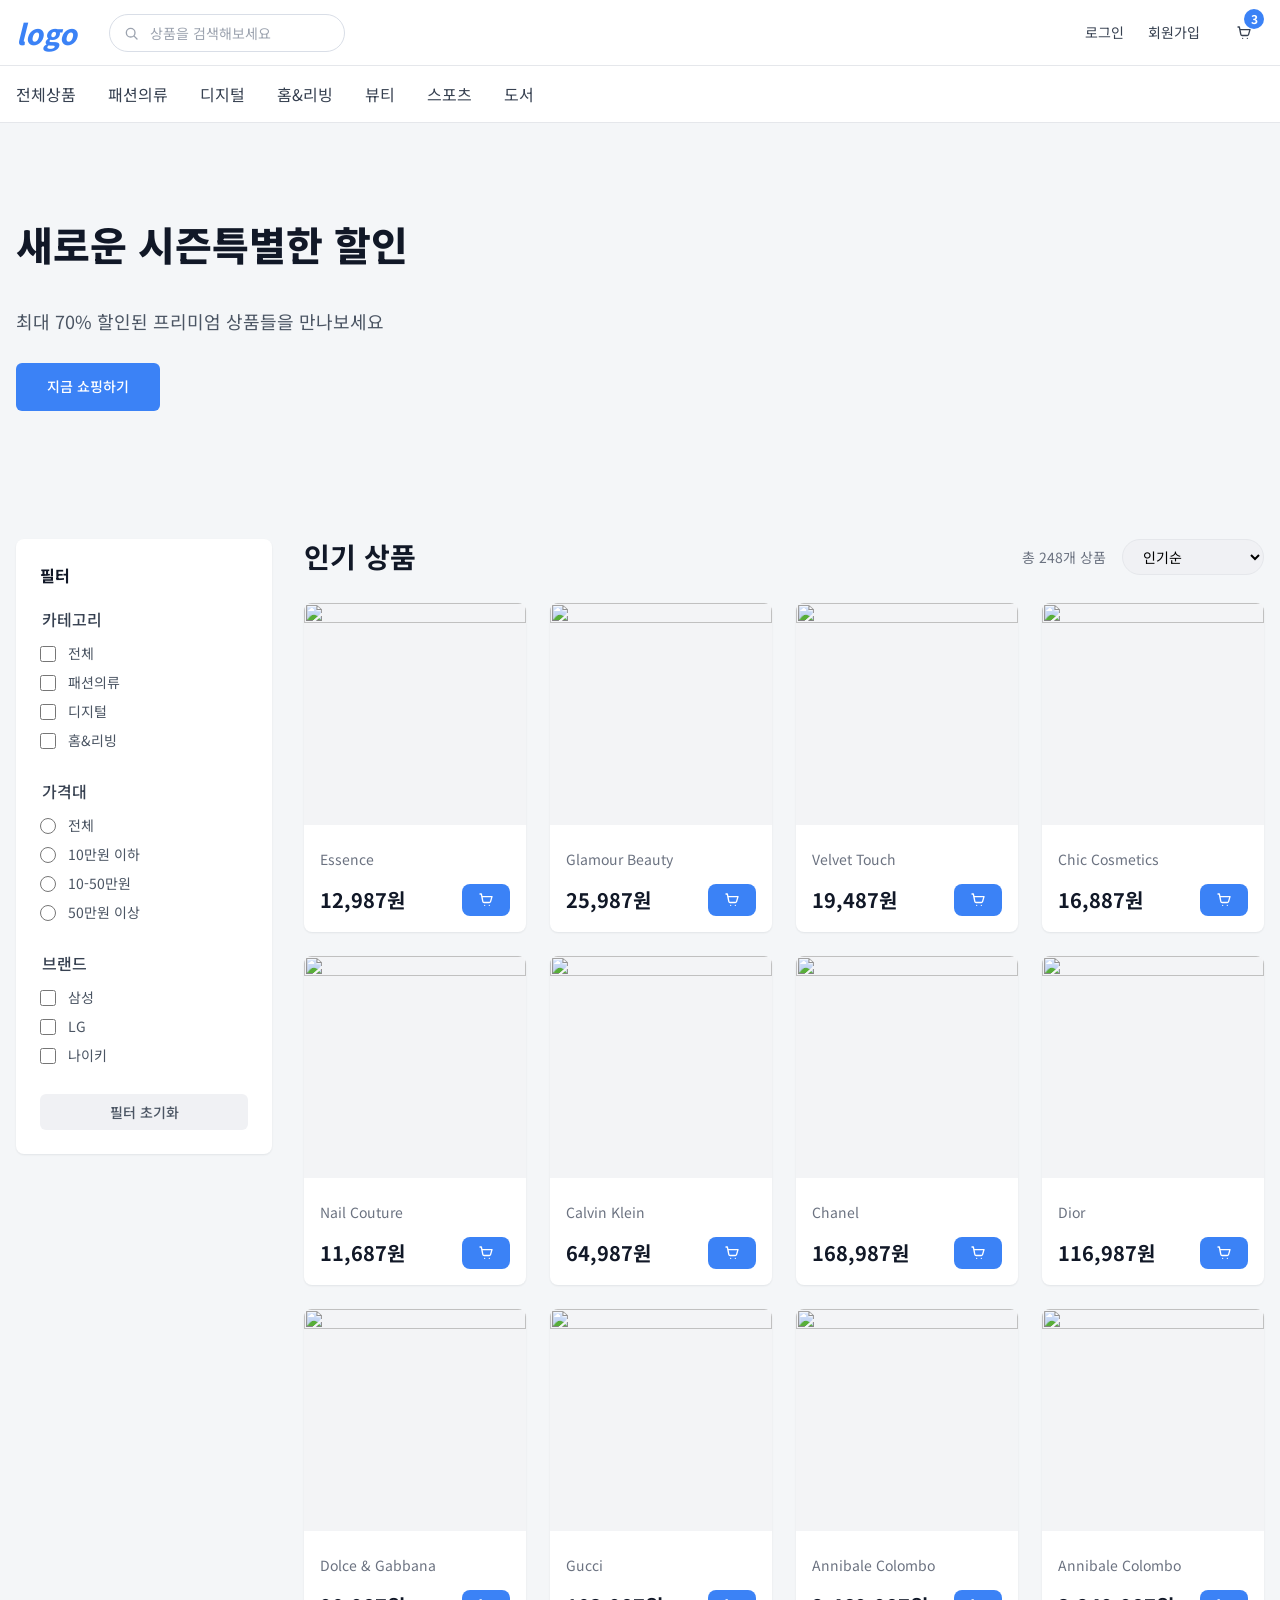
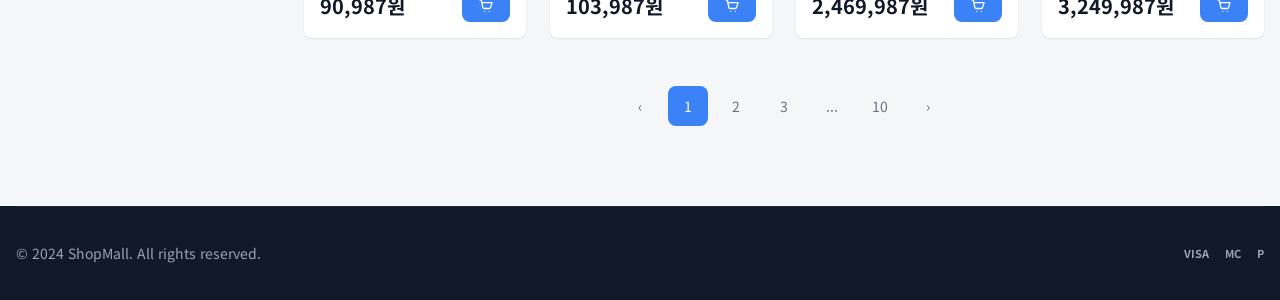
==== index.html @ 0e9ffe19 "feat: 상품 조회 및 동적 렌더링 기능 구현 완료" ====
<!doctype html>
<html lang="ko">
  <head>
    <meta charset="UTF-8" />
    <meta name="viewport" content="width=device-width, initial-scale=1.0" />
    <title>ShopMall</title>
    <link rel="preconnect" href="https://fonts.googleapis.com" />
    <link rel="preconnect" href="https://fonts.gstatic.com" crossorigin />
    <link
      href="https://fonts.googleapis.com/css2?family=Noto+Sans+KR:wght@400;500;600;700;800&display=swap"
      rel="stylesheet"
    />
    <link rel="stylesheet" href="./css/common.css" />
    <link rel="stylesheet" href="./css/index.css" />
  </head>
  <body>
    <header class="site-header">
      <div class="header-top container">
        <a href="./index.html" class="logo" aria-label="ShopMall home">logo</a>
        <form class="search-form" action="#" method="get">
          <label for="search" class="sr-only">상품 검색</label>
          <span class="search-icon" aria-hidden="true"></span>
          <input id="search" type="search" placeholder="상품을 검색해보세요" />
        </form>
        <div class="user-actions">
          <a href="#">로그인</a>
          <a href="#">회원가입</a>
          <a href="#" class="cart-button" aria-label="장바구니">
            <span class="cart-icon" aria-hidden="true"></span>
            <span class="cart-count">3</span>
          </a>
        </div>
      </div>
      <nav class="category-nav" aria-label="상품 카테고리">
        <div class="container">
          <ul>
            <li><a href="#">전체상품</a></li>
            <li><a href="#">패션의류</a></li>
            <li><a href="#">디지털</a></li>
            <li><a href="#">홈&amp;리빙</a></li>
            <li><a href="#">뷰티</a></li>
            <li><a href="#">스포츠</a></li>
            <li><a href="#">도서</a></li>
          </ul>
        </div>
      </nav>
    </header>

    <main>
      <section class="hero">
        <div class="container hero-inner">
          <h1>새로운 시즌특별한 할인</h1>
          <p>최대 70% 할인된 프리미엄 상품들을 만나보세요</p>
          <a href="#products" class="btn btn-primary">지금 쇼핑하기</a>
        </div>
      </section>

      <section class="shop-section container" id="products">
        <aside class="filter-panel" aria-label="상품 필터">
          <h2>필터</h2>
          <fieldset>
            <legend>카테고리</legend>
            <label><input type="checkbox" name="category" value="all" /> 전체</label>
            <label><input type="checkbox" name="category" value="fashion" /> 패션의류</label>
            <label><input type="checkbox" name="category" value="digital" /> 디지털</label>
            <label><input type="checkbox" name="category" value="home" /> 홈&amp;리빙</label>
          </fieldset>
          <fieldset>
            <legend>가격대</legend>
            <label><input type="radio" name="price" value="all" /> 전체</label>
            <label><input type="radio" name="price" value="low" /> 10만원 이하</label>
            <label><input type="radio" name="price" value="middle" /> 10-50만원</label>
            <label><input type="radio" name="price" value="high" /> 50만원 이상</label>
          </fieldset>
          <fieldset>
            <legend>브랜드</legend>
            <label><input type="checkbox" name="brand" value="samsung" /> 삼성</label>
            <label><input type="checkbox" name="brand" value="lg" /> LG</label>
            <label><input type="checkbox" name="brand" value="nike" /> 나이키</label>
          </fieldset>
          <button type="button" class="btn btn-muted">필터 초기화</button>
        </aside>

        <section class="products-area" aria-labelledby="products-title">
          <div class="products-header">
            <h2 id="products-title">인기 상품</h2>
            <div class="products-tools">
              <span>총 248개 상품</span>
              <label for="sort" class="sr-only">정렬</label>
              <select id="sort" name="sort">
                <option>인기순</option>
                <option>최신순</option>
                <option>낮은 가격순</option>
                <option>높은 가격순</option>
              </select>
            </div>
          </div>

          <div class="product-grid">
            <!-- 
              <article class="product-card">
                <img
                  src="https://images.unsplash.com/photo-1505740420928-5e560c06d30e?auto=format&fit=crop&w=500&q=80"
                  alt="프리미엄 무선 헤드폰"
                />
                <div class="product-info">
                  <h3>프리미엄 무선 헤드폰</h3>
                  <p>소니 WH-1000XM4</p>
                  <div class="product-bottom">
                    <strong>299,000원</strong>
                    <button
                      type="button"
                      class="cart-add"
                      aria-label="프리미엄 무선 헤드폰 장바구니 담기"
                    ></button>
                  </div>
                </div>
              </article> 
            -->
          </div>

          <nav class="pagination" aria-label="페이지">
            <a href="#" aria-label="이전 페이지">‹</a>
            <a href="#" class="active">1</a>
            <a href="#">2</a>
            <a href="#">3</a>
            <span>...</span>
            <a href="#">10</a>
            <a href="#" aria-label="다음 페이지">›</a>
          </nav>
        </section>
      </section>
    </main>

    <footer class="site-footer">
      <div class="footer-inner container">
        <p>© 2024 ShopMall. All rights reserved.</p>
        <ul class="payment-list" aria-label="지원 결제 수단">
          <li>visa</li>
          <li>mc</li>
          <li>p</li>
        </ul>
      </div>
    </footer>
    <script src="js/main.js"></script>
  </body>
</html>
---- css/common.css ----
:root {
  --font-base: "Noto Sans KR", system-ui, -apple-system, BlinkMacSystemFont, "Segoe UI", sans-serif;
  --color-bg: #f4f6f8;
  --color-surface: #ffffff;
  --color-text: #111827;
  --color-muted: #6b7280;
  --color-border: #e5e7eb;
  --color-form-border: #d9dee7;
  --color-link: #374151;
  --color-link-hover: #2563eb;
  --color-primary: #3b82f6;
  --color-primary-hover: #2563eb;
  --color-primary-text: #ffffff;
  --color-button-muted: #f0f1f4;
  --color-footer: #111827;
  --color-footer-text: #9ca3af;
  --shadow-card: 0 1px 2px rgba(17, 24, 39, 0.08);
  --radius-card: 8px;
  --radius-control: 12px;
  --container: 1248px;
}

* {
  box-sizing: border-box;
}

body {
  margin: 0;
  background: var(--color-bg);
  color: var(--color-text);
  font-family: var(--font-base);
  font-size: 14px;
  line-height: 1.5;
}

img {
  display: block;
  max-width: 100%;
}

a {
  color: var(--color-link);
  text-decoration: none;
}

a:hover {
  color: var(--color-link-hover);
}

button,
input,
select {
  font: inherit;
}

button {
  cursor: pointer;
}

.container {
  width: min(100% - 32px, var(--container));
  margin-inline: auto;
}

.sr-only {
  position: absolute;
  width: 1px;
  height: 1px;
  padding: 0;
  overflow: hidden;
  clip: rect(0, 0, 0, 0);
  white-space: nowrap;
  border: 0;
}

.btn {
  display: inline-flex;
  align-items: center;
  justify-content: center;
  min-height: 36px;
  padding: 0 20px;
  border: 0;
  border-radius: 6px;
  font-weight: 500;
  text-align: center;
}

.btn-primary {
  min-height: 48px;
  padding-inline: 31px;
  background: var(--color-primary);
  color: var(--color-primary-text);
}

.btn-primary:hover {
  background: var(--color-primary-hover);
  color: var(--color-primary-text);
}

.btn-muted {
  width: 100%;
  background: var(--color-button-muted);
  color: #4b5563;
}

.site-header {
  background: var(--color-surface);
  border-bottom: 1px solid var(--color-border);
}

.header-top {
  display: flex;
  align-items: center;
  gap: 32px;
  min-height: 65px;
}

.logo {
  color: var(--color-primary);
  font-size: 28px;
  font-weight: 800;
  font-style: italic;
  line-height: 1;
}

.search-form {
  position: relative;
  width: 236px;
}

.search-form input {
  width: 100%;
  height: 38px;
  padding: 0 14px 0 40px;
  border: 1px solid var(--color-form-border);
  border-radius: 19px;
  color: var(--color-text);
  outline: none;
}

.search-form input::placeholder {
  color: #9ca3af;
}

.search-form input:focus {
  border-color: var(--color-primary);
  box-shadow: 0 0 0 3px rgba(59, 130, 246, 0.16);
}

.search-icon,
.cart-icon,
.cart-add::before {
  display: inline-block;
  width: 16px;
  height: 16px;
  background: currentColor;
  content: "";
  mask: var(--icon) center / contain no-repeat;
  -webkit-mask: var(--icon) center / contain no-repeat;
}

.search-icon {
  --icon: url("data:image/svg+xml,%3Csvg xmlns='http://www.w3.org/2000/svg' fill='none' viewBox='0 0 24 24' stroke='%23000'%3E%3Cpath stroke-linecap='round' stroke-linejoin='round' stroke-width='2' d='m21 21-4.3-4.3m1.3-5.2a6.5 6.5 0 1 1-13 0 6.5 6.5 0 0 1 13 0Z'/%3E%3C/svg%3E");
  position: absolute;
  left: 14px;
  top: 50%;
  color: #9ca3af;
  transform: translateY(-50%);
}

.cart-icon,
.cart-add::before {
  --icon: url("data:image/svg+xml,%3Csvg xmlns='http://www.w3.org/2000/svg' fill='none' viewBox='0 0 24 24' stroke='%23000'%3E%3Cpath stroke-linecap='round' stroke-linejoin='round' stroke-width='2' d='M3 3h2l2.2 11.2a2 2 0 0 0 2 1.6h7.7a2 2 0 0 0 1.9-1.4L21 7H6M10 20h.01M17 20h.01'/%3E%3C/svg%3E");
}

.user-actions {
  display: flex;
  align-items: center;
  gap: 24px;
  margin-left: auto;
}

.cart-button {
  position: relative;
  display: inline-flex;
  width: 40px;
  height: 40px;
  align-items: center;
  justify-content: center;
  color: #374151;
}

.cart-count {
  position: absolute;
  top: -4px;
  right: 0;
  display: grid;
  width: 20px;
  height: 20px;
  place-items: center;
  border-radius: 50%;
  background: var(--color-primary);
  color: var(--color-primary-text);
  font-size: 12px;
  font-weight: 700;
}

.category-nav {
  border-top: 1px solid var(--color-border);
}

.category-nav ul {
  display: flex;
  gap: 32px;
  min-height: 56px;
  align-items: center;
  margin: 0;
  padding: 0;
  list-style: none;
  font-size: 16px;
}

fieldset {
  display: grid;
  gap: 8px;
  margin: 0 0 28px;
  padding: 0;
  border: 0;
}

legend {
  margin-bottom: 12px;
  color: #374151;
  font-size: 16px;
  font-weight: 500;
}

label {
  display: flex;
  align-items: center;
  gap: 12px;
  color: #4b5563;
}

input[type="checkbox"],
input[type="radio"] {
  width: 16px;
  height: 16px;
  margin: 0;
  accent-color: var(--color-primary);
}

select {
  min-width: 96px;
  height: 36px;
  padding: 0 36px 0 16px;
  border: 1px solid var(--color-border);
  border-radius: 18px;
  background: var(--color-button-muted);
}

.site-footer {
  background: var(--color-footer);
}

.footer-inner {
  display: flex;
  min-height: 94px;
  align-items: center;
  justify-content: space-between;
  border-top: 1px solid rgba(255, 255, 255, 0.08);
  color: var(--color-footer-text);
}

.footer-inner p {
  margin: 0;
}

.payment-list {
  display: flex;
  gap: 16px;
  margin: 0;
  padding: 0;
  list-style: none;
  color: var(--color-footer-text);
  font-size: 11px;
  font-weight: 700;
  text-transform: uppercase;
}

.common-preview {
  min-height: 420px;
  padding: 80px 0;
}

.common-preview h1 {
  margin: 0 0 12px;
}

.common-preview p {
  margin: 0 0 24px;
  color: var(--color-muted);
}

@media (max-width: 768px) {
  .header-top {
    flex-wrap: wrap;
    gap: 16px;
    padding: 16px 0;
  }

  .search-form {
    order: 3;
    width: 100%;
  }

  .category-nav ul {
    gap: 20px;
    overflow-x: auto;
    white-space: nowrap;
  }

}

@media (max-width: 520px) {
  .user-actions {
    gap: 14px;
    font-size: 13px;
  }

  .footer-inner {
    align-items: flex-start;
    flex-direction: column;
    justify-content: center;
    gap: 14px;
  }
}
---- css/index.css ----
.hero {
  min-height: 384px;
  background:
    linear-gradient(90deg, rgba(244, 246, 248, 0.92) 0%, rgba(244, 246, 248, 0.62) 42%, rgba(244, 246, 248, 0.18) 100%),
    url("https://images.unsplash.com/photo-1604014237800-1c9102c219da?auto=format&fit=crop&w=1800&q=80") center / cover;
}

.hero-inner {
  display: flex;
  min-height: 384px;
  flex-direction: column;
  align-items: flex-start;
  justify-content: center;
}

.hero h1 {
  max-width: 420px;
  margin: 0 0 40px;
  font-size: 40px;
  font-weight: 800;
  line-height: 1.2;
}

.hero p {
  margin: 0 0 28px;
  color: #4b5563;
  font-size: 18px;
}

.shop-section {
  display: grid;
  grid-template-columns: 256px 1fr;
  gap: 32px;
  padding: 32px 0 80px;
}

.filter-panel {
  align-self: start;
  padding: 24px;
  border-radius: var(--radius-card);
  background: var(--color-surface);
  box-shadow: var(--shadow-card);
}

.filter-panel h2 {
  margin: 0 0 20px;
  font-size: 16px;
}

.products-header {
  display: flex;
  align-items: center;
  justify-content: space-between;
  margin-bottom: 28px;
}

.products-header h2 {
  margin: 0;
  font-size: 28px;
  line-height: 1.2;
}

.products-tools {
  display: flex;
  align-items: center;
  gap: 16px;
  color: var(--color-muted);
}

.product-grid {
  display: grid;
  grid-template-columns: repeat(4, minmax(0, 1fr));
  gap: 24px;
}

.product-card {
  overflow: hidden;
  border-radius: var(--radius-card);
  background: var(--color-surface);
  box-shadow: var(--shadow-card);
}

.product-card img {
  width: 100%;
  aspect-ratio: 1;
  object-fit: cover;
  background: #f3f4f6;
}

.product-info {
  padding: 16px;
}

.product-info h3 {
  margin: 0 0 8px;
  font-size: 16px;
  font-weight: 700;
}

.product-info p {
  margin: 0 0 14px;
  color: var(--color-muted);
}

.product-bottom {
  display: flex;
  align-items: center;
  justify-content: space-between;
  gap: 12px;
}

.product-bottom strong {
  font-size: 20px;
  line-height: 1.4;
}

.cart-add {
  display: inline-flex;
  width: 48px;
  height: 32px;
  flex: 0 0 auto;
  align-items: center;
  justify-content: center;
  border: 0;
  border-radius: 8px;
  background: var(--color-primary);
  color: var(--color-primary-text);
}

.cart-add:hover {
  background: var(--color-primary-hover);
}

.pagination {
  display: flex;
  align-items: center;
  justify-content: center;
  gap: 8px;
  margin-top: 48px;
}

.pagination a,
.pagination span {
  display: grid;
  min-width: 40px;
  height: 40px;
  place-items: center;
  border-radius: 8px;
  color: #6b7280;
}

.pagination a.active {
  background: var(--color-primary);
  color: var(--color-primary-text);
}

@media (max-width: 1024px) {
  .shop-section {
    grid-template-columns: 220px 1fr;
  }

  .product-grid {
    grid-template-columns: repeat(3, minmax(0, 1fr));
  }
}

@media (max-width: 768px) {
  .hero h1 {
    font-size: 32px;
  }

  .shop-section {
    grid-template-columns: 1fr;
  }

  .product-grid {
    grid-template-columns: repeat(2, minmax(0, 1fr));
  }

  .products-header {
    align-items: flex-start;
    flex-direction: column;
    gap: 12px;
  }
}

@media (max-width: 520px) {
  .hero {
    min-height: 320px;
  }

  .hero-inner {
    min-height: 320px;
  }

  .product-grid {
    grid-template-columns: 1fr;
  }
}
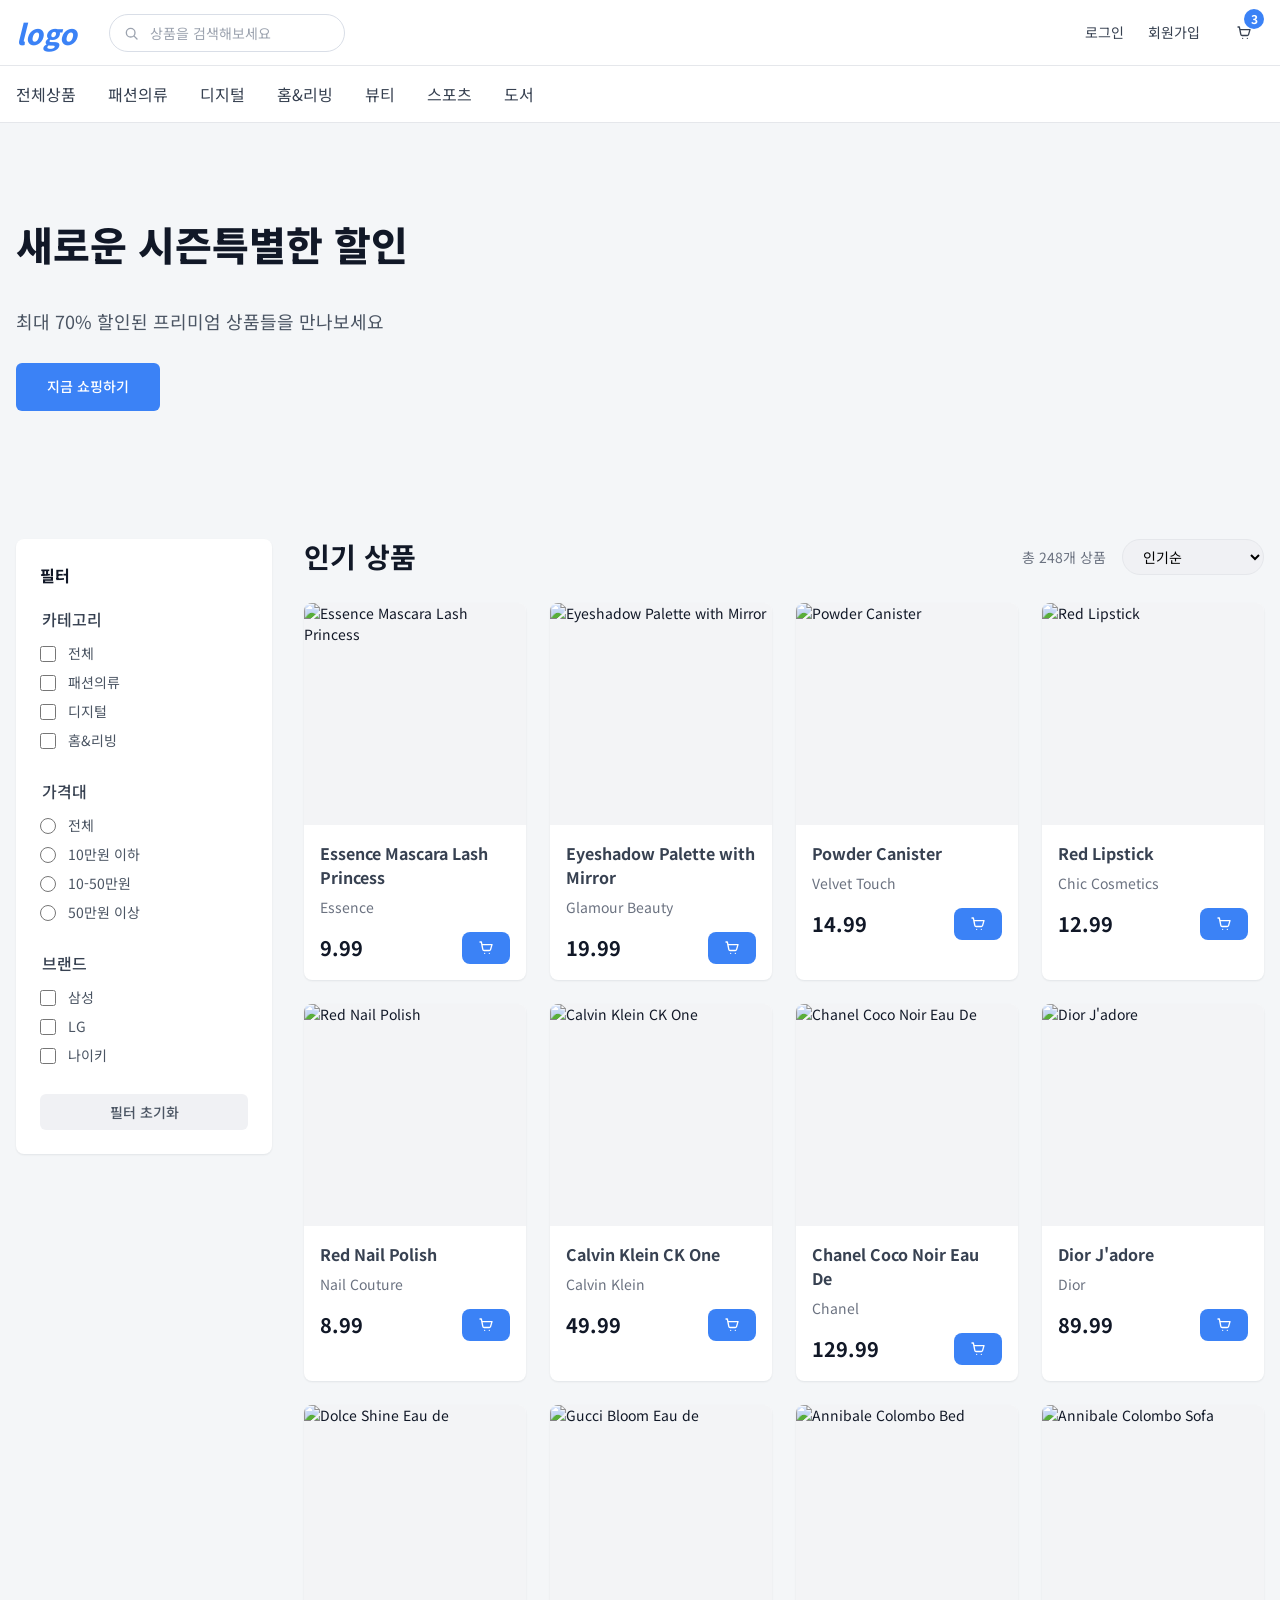
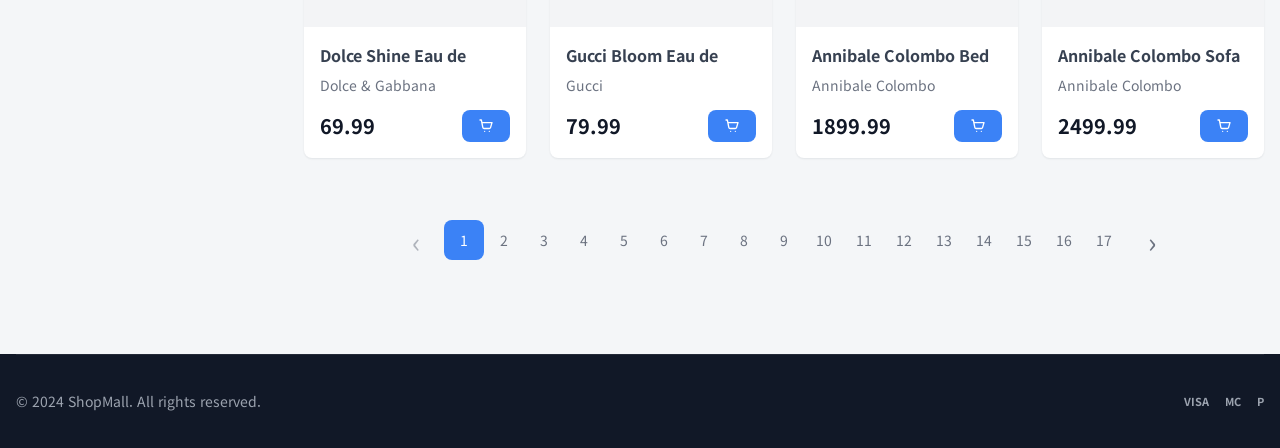
==== commit a04d4410: "html, js, css 수정" ====
--- a/index.html
+++ b/index.html
@@ -120,13 +120,9 @@
           </div>
 
           <nav class="pagination" aria-label="페이지">
-            <a href="#" aria-label="이전 페이지">‹</a>
-            <a href="#" class="active">1</a>
-            <a href="#">2</a>
-            <a href="#">3</a>
-            <span>...</span>
-            <a href="#">10</a>
-            <a href="#" aria-label="다음 페이지">›</a>
+            <a href="#" class="prev" aria-label="이전 페이지">‹</a>
+            <p class="pager"></p>
+            <a href="#" class="next" aria-label="다음 페이지">›</a>
           </nav>
         </section>
       </section>
--- a/css/index.css
+++ b/css/index.css
@@ -1,8 +1,14 @@
 .hero {
   min-height: 384px;
   background:
-    linear-gradient(90deg, rgba(244, 246, 248, 0.92) 0%, rgba(244, 246, 248, 0.62) 42%, rgba(244, 246, 248, 0.18) 100%),
-    url("https://images.unsplash.com/photo-1604014237800-1c9102c219da?auto=format&fit=crop&w=1800&q=80") center / cover;
+    linear-gradient(
+      90deg,
+      rgba(244, 246, 248, 0.92) 0%,
+      rgba(244, 246, 248, 0.62) 42%,
+      rgba(244, 246, 248, 0.18) 100%
+    ),
+    url("https://images.unsplash.com/photo-1604014237800-1c9102c219da?auto=format&fit=crop&w=1800&q=80")
+      center / cover;
 }
 
 .hero-inner {
@@ -141,7 +147,7 @@
 
 .pagination a,
 .pagination span {
-  display: grid;
+  display: inline-grid;
   min-width: 40px;
   height: 40px;
   place-items: center;
@@ -154,6 +160,15 @@
   color: var(--color-primary-text);
 }
 
+.pagination a[aria-label] {
+  font-size: 2em;
+}
+
+.pagination a.disabled {
+  pointer-events: none;
+  opacity: 0.5;
+}
+
 @media (max-width: 1024px) {
   .shop-section {
     grid-template-columns: 220px 1fr;
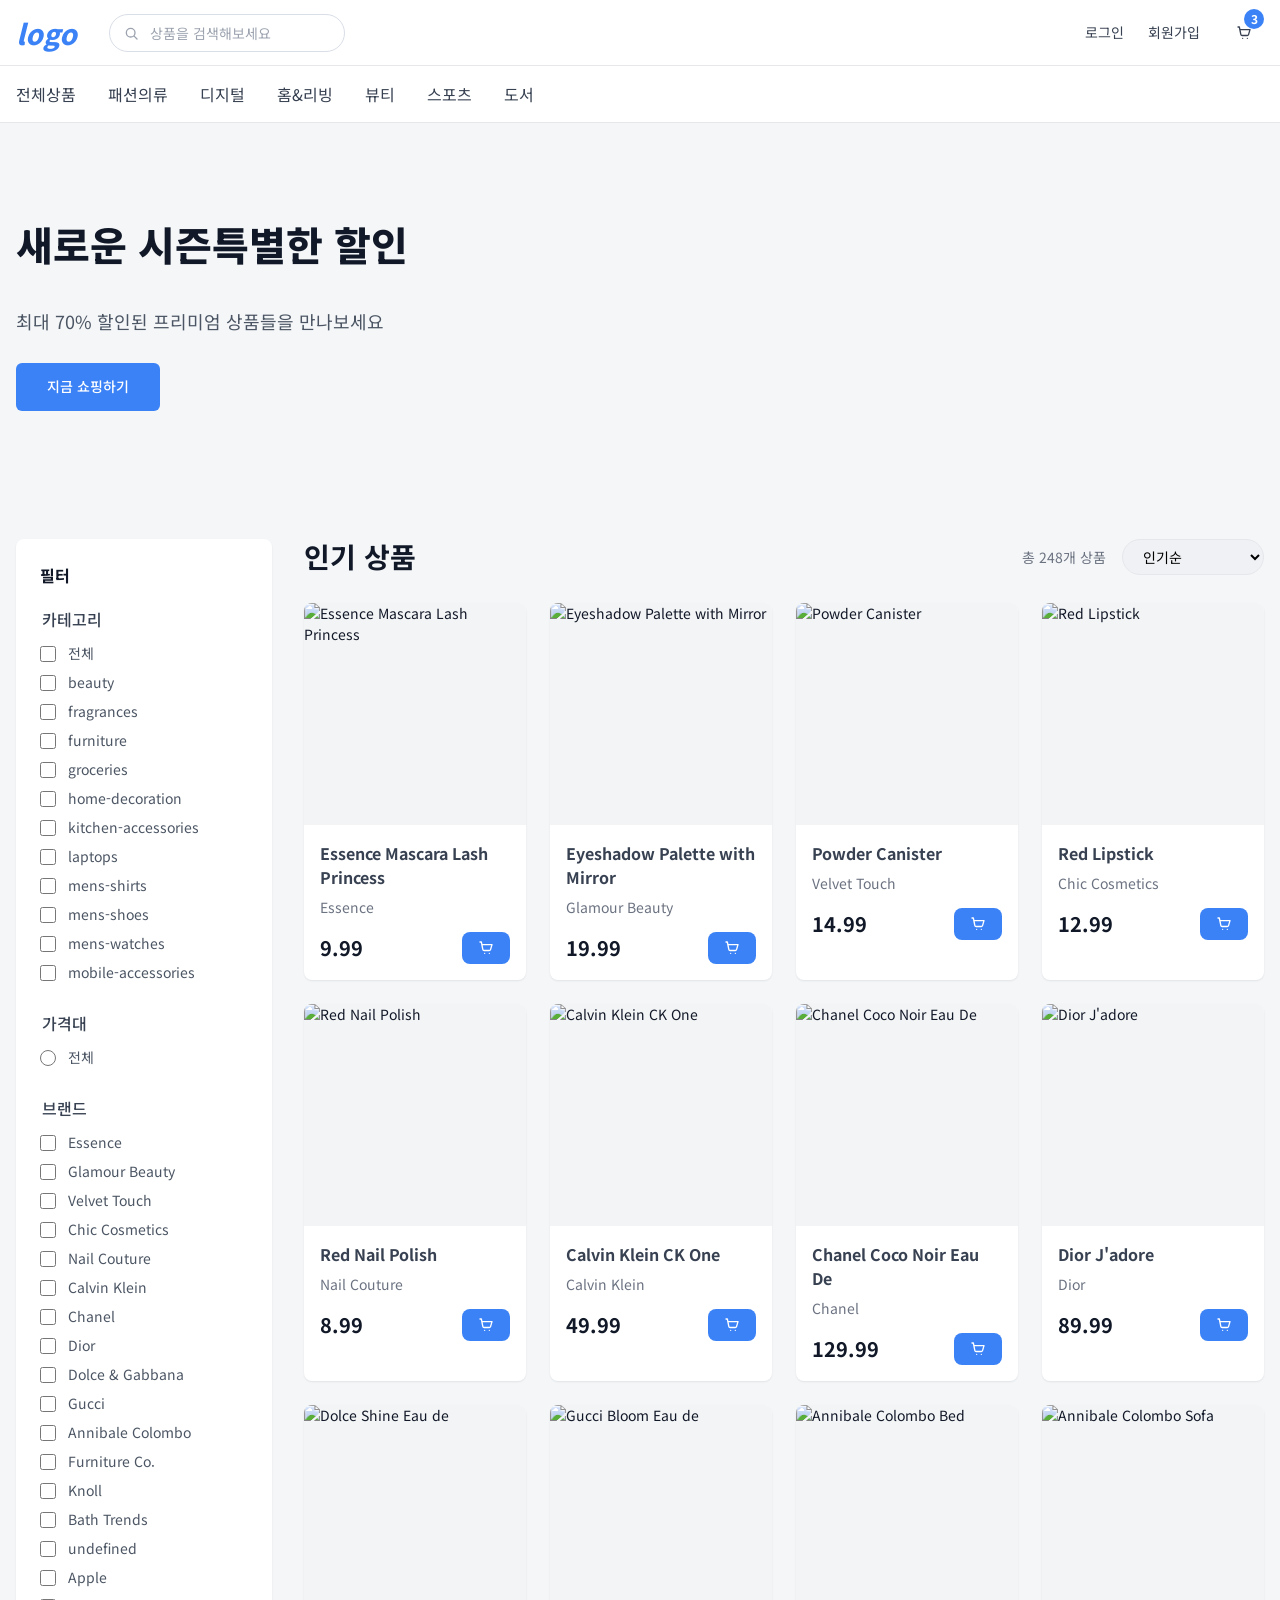
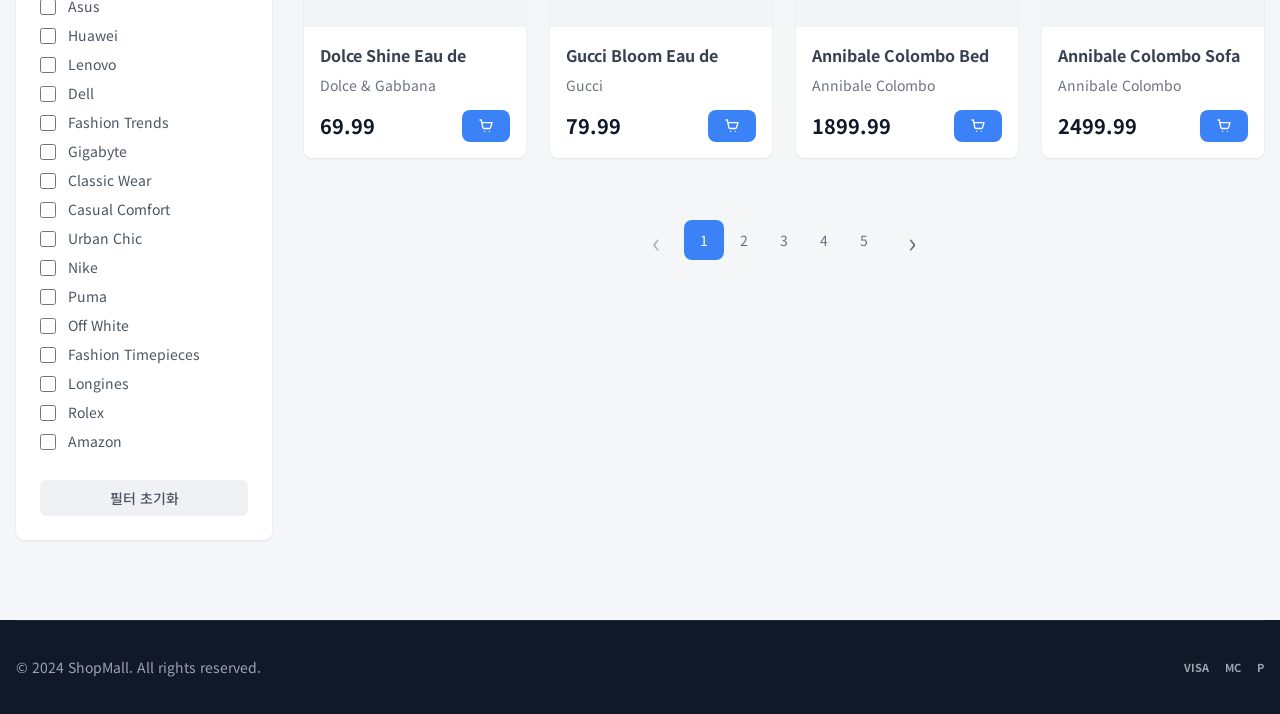
==== commit 7575471f: "수정" ====
--- a/index.html
+++ b/index.html
@@ -58,26 +58,23 @@
       <section class="shop-section container" id="products">
         <aside class="filter-panel" aria-label="상품 필터">
           <h2>필터</h2>
-          <fieldset>
+          <fieldset id="category-filter">
             <legend>카테고리</legend>
             <label><input type="checkbox" name="category" value="all" /> 전체</label>
-            <label><input type="checkbox" name="category" value="fashion" /> 패션의류</label>
-            <label><input type="checkbox" name="category" value="digital" /> 디지털</label>
-            <label><input type="checkbox" name="category" value="home" /> 홈&amp;리빙</label>
+            <!-- <label><input type="checkbox" name="category" value="fashion" /> 패션의류</label> -->
           </fieldset>
-          <fieldset>
+
+          <fieldset id="price-filter">
             <legend>가격대</legend>
             <label><input type="radio" name="price" value="all" /> 전체</label>
-            <label><input type="radio" name="price" value="low" /> 10만원 이하</label>
-            <label><input type="radio" name="price" value="middle" /> 10-50만원</label>
-            <label><input type="radio" name="price" value="high" /> 50만원 이상</label>
+            <!-- <label><input type="radio" name="price" value="low" /> 10만원 이하</label> -->
           </fieldset>
-          <fieldset>
+
+          <fieldset id="brand-filter">
             <legend>브랜드</legend>
-            <label><input type="checkbox" name="brand" value="samsung" /> 삼성</label>
-            <label><input type="checkbox" name="brand" value="lg" /> LG</label>
-            <label><input type="checkbox" name="brand" value="nike" /> 나이키</label>
+            <!-- <label><input type="checkbox" name="brand" value="samsung" /> 삼성</label> -->
           </fieldset>
+
           <button type="button" class="btn btn-muted">필터 초기화</button>
         </aside>
 
@@ -86,11 +83,16 @@
             <h2 id="products-title">인기 상품</h2>
             <div class="products-tools">
               <span>총 248개 상품</span>
+
               <label for="sort" class="sr-only">정렬</label>
+
               <select id="sort" name="sort">
                 <option>인기순</option>
+
                 <option>최신순</option>
+
                 <option>낮은 가격순</option>
+
                 <option>높은 가격순</option>
               </select>
             </div>
@@ -133,7 +135,9 @@
         <p>© 2024 ShopMall. All rights reserved.</p>
         <ul class="payment-list" aria-label="지원 결제 수단">
           <li>visa</li>
+
           <li>mc</li>
+
           <li>p</li>
         </ul>
       </div>
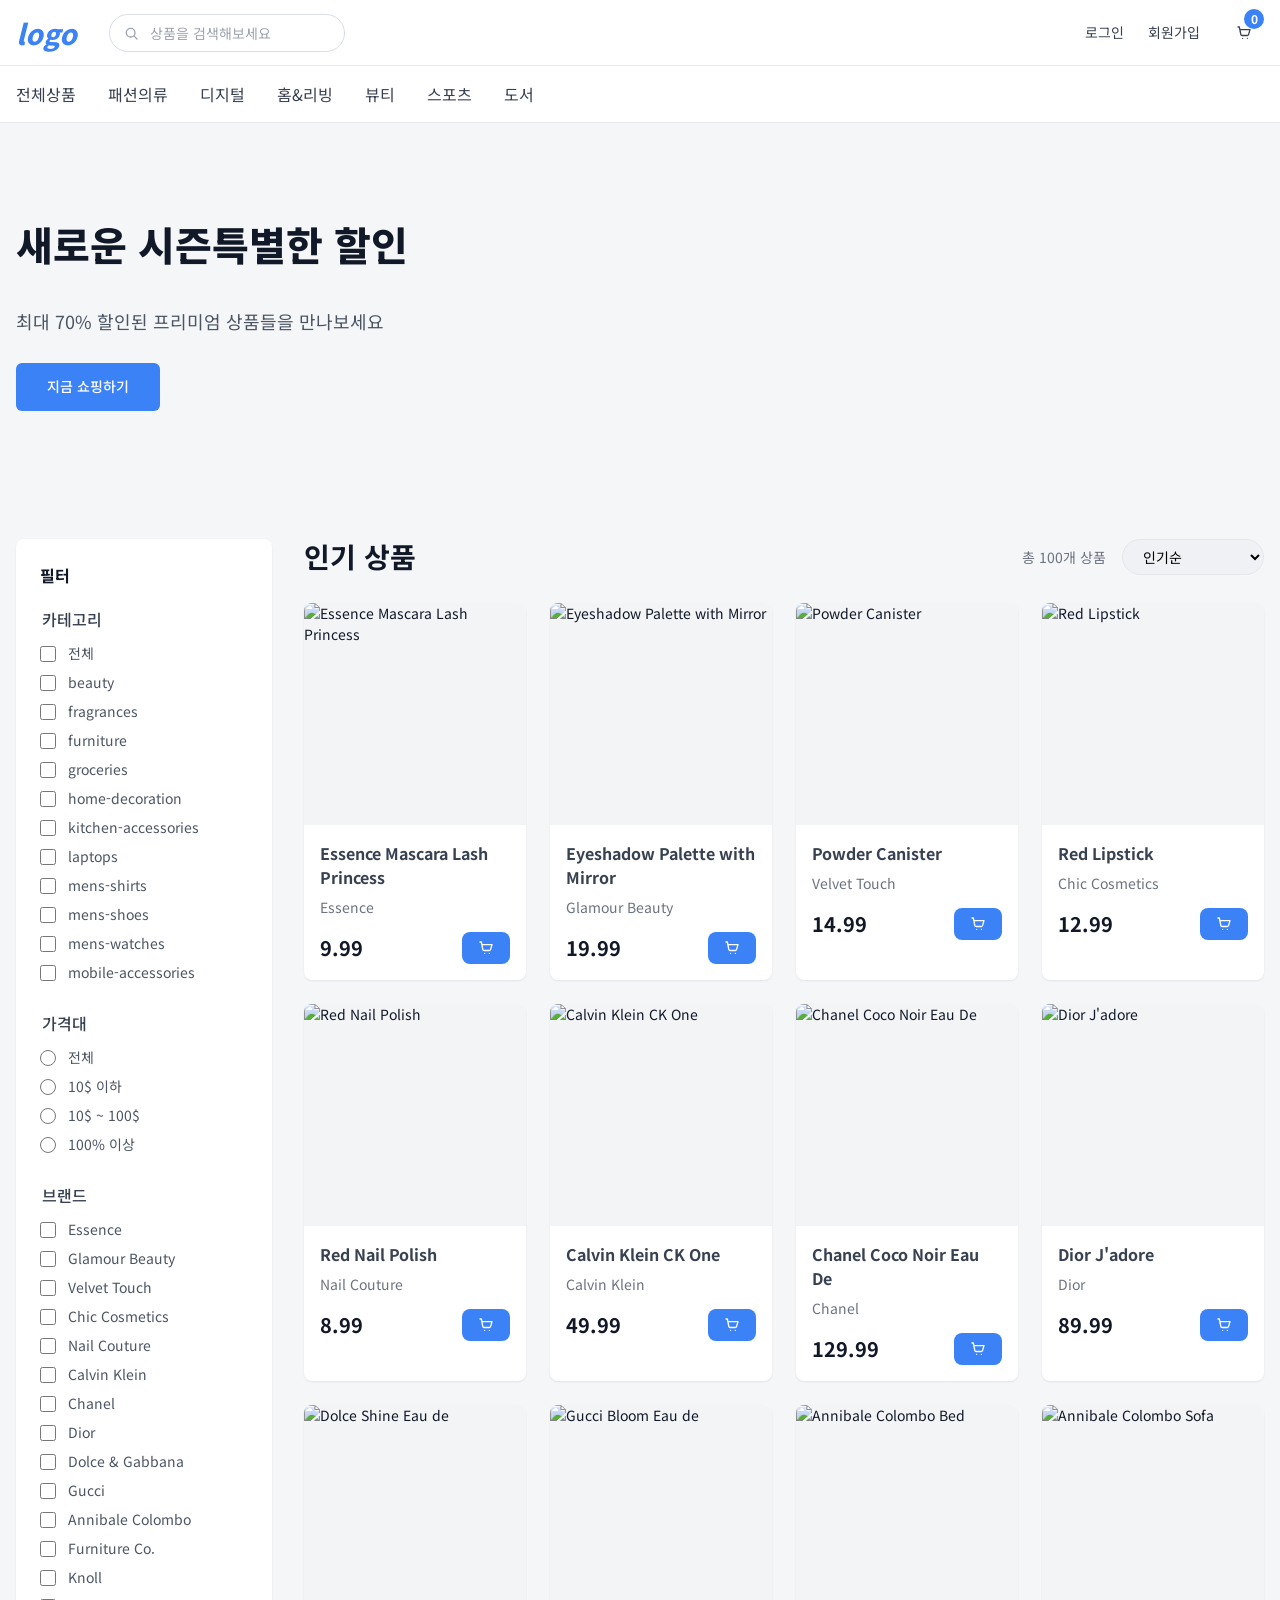
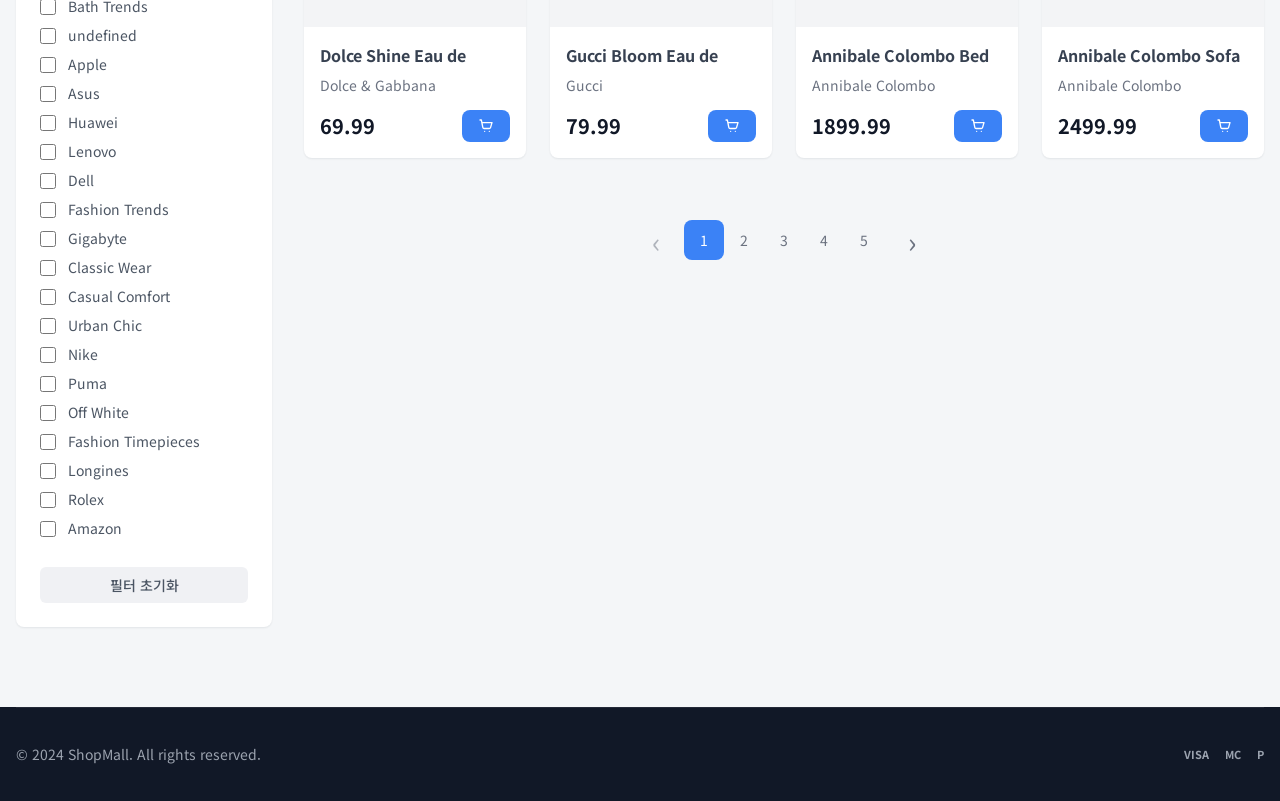
==== commit 54f71238: "수정: 카테고리 필터 및 가격 정렬 기능 추가" ====
--- a/index.html
+++ b/index.html
@@ -63,18 +63,15 @@
             <label><input type="checkbox" name="category" value="all" /> 전체</label>
             <!-- <label><input type="checkbox" name="category" value="fashion" /> 패션의류</label> -->
           </fieldset>
-
           <fieldset id="price-filter">
             <legend>가격대</legend>
             <label><input type="radio" name="price" value="all" /> 전체</label>
             <!-- <label><input type="radio" name="price" value="low" /> 10만원 이하</label> -->
           </fieldset>
-
           <fieldset id="brand-filter">
             <legend>브랜드</legend>
             <!-- <label><input type="checkbox" name="brand" value="samsung" /> 삼성</label> -->
           </fieldset>
-
           <button type="button" class="btn btn-muted">필터 초기화</button>
         </aside>
 
@@ -83,42 +80,28 @@
             <h2 id="products-title">인기 상품</h2>
             <div class="products-tools">
               <span>총 248개 상품</span>
-
               <label for="sort" class="sr-only">정렬</label>
-
               <select id="sort" name="sort">
                 <option>인기순</option>
-
                 <option>최신순</option>
-
                 <option>낮은 가격순</option>
-
                 <option>높은 가격순</option>
               </select>
             </div>
           </div>
 
           <div class="product-grid">
-            <!-- 
-              <article class="product-card">
-                <img
-                  src="https://images.unsplash.com/photo-1505740420928-5e560c06d30e?auto=format&fit=crop&w=500&q=80"
-                  alt="프리미엄 무선 헤드폰"
-                />
-                <div class="product-info">
-                  <h3>프리미엄 무선 헤드폰</h3>
-                  <p>소니 WH-1000XM4</p>
-                  <div class="product-bottom">
-                    <strong>299,000원</strong>
-                    <button
-                      type="button"
-                      class="cart-add"
-                      aria-label="프리미엄 무선 헤드폰 장바구니 담기"
-                    ></button>
-                  </div>
-                </div>
-              </article> 
-            -->
+            <!-- <article class="product-card">
+            <img src="https://images.unsplash.com/photo-1505740420928-5e560c06d30e?auto=format&fit=crop&w=500&q=80" alt="프리미엄 무선 헤드폰">
+            <div class="product-info">
+              <h3>프리미엄 무선 헤드폰</h3>
+              <p>소니 WH-1000XM4</p>
+              <div class="product-bottom">
+                <strong>299,000원</strong>
+                <button type="button" class="cart-add" aria-label="프리미엄 무선 헤드폰 장바구니 담기"></button>
+              </div>
+            </div>
+          </article> -->
           </div>
 
           <nav class="pagination" aria-label="페이지">
@@ -135,9 +118,7 @@
         <p>© 2024 ShopMall. All rights reserved.</p>
         <ul class="payment-list" aria-label="지원 결제 수단">
           <li>visa</li>
-
           <li>mc</li>
-
           <li>p</li>
         </ul>
       </div>
--- a/css/index.css
+++ b/css/index.css
@@ -159,11 +159,9 @@
   background: var(--color-primary);
   color: var(--color-primary-text);
 }
-
 .pagination a[aria-label] {
   font-size: 2em;
 }
-
 .pagination a.disabled {
   pointer-events: none;
   opacity: 0.5;
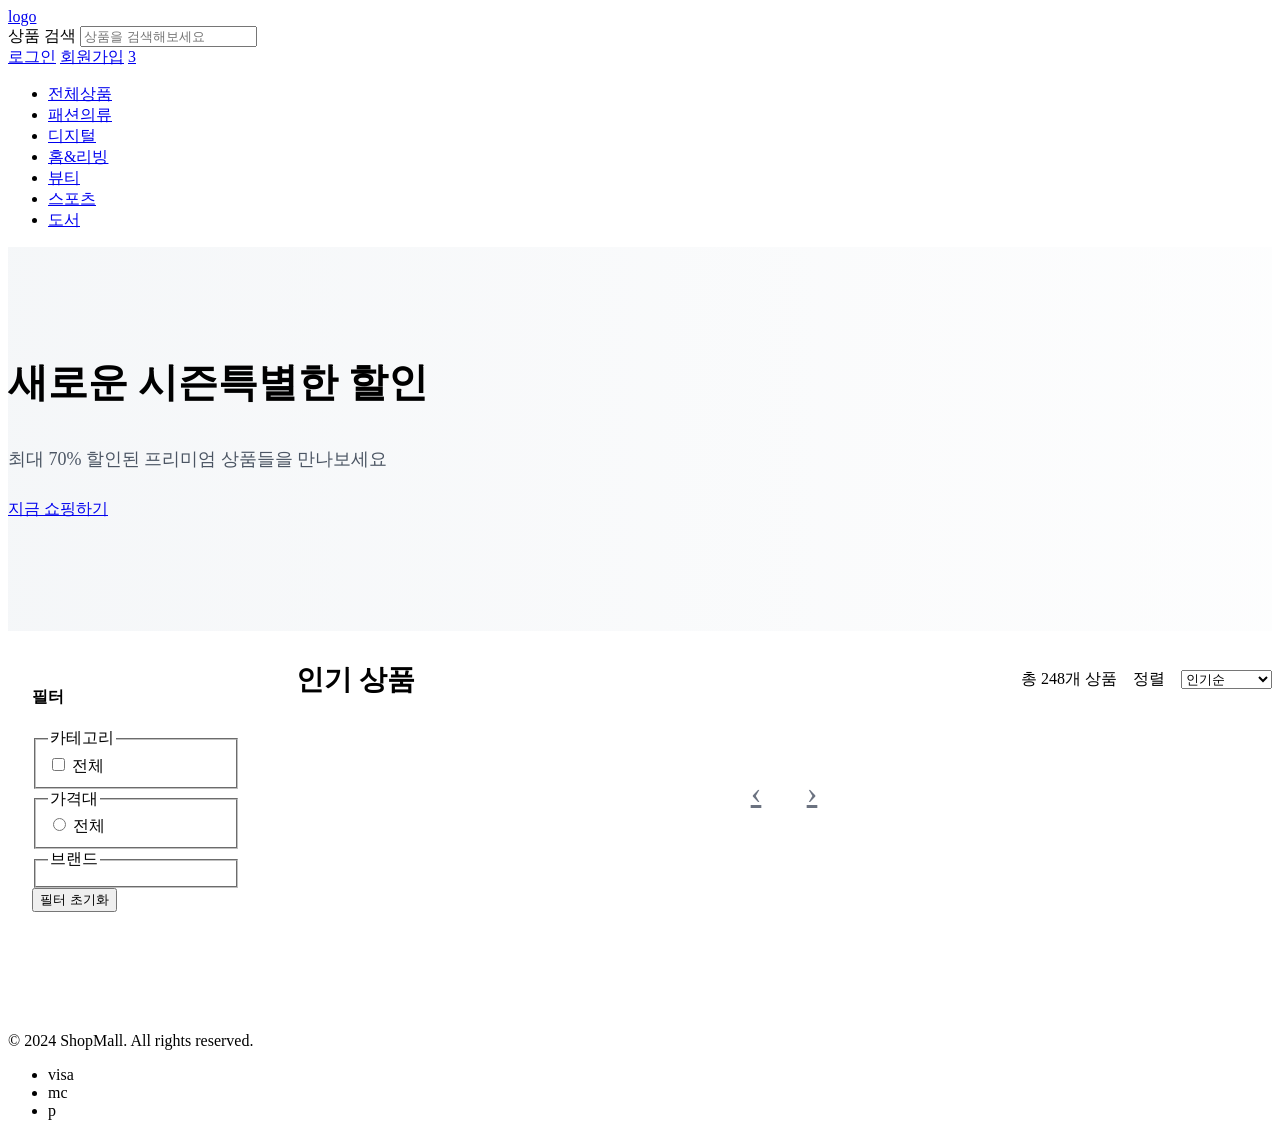
==== commit 299f2a2c: "장바구니 및 상세페이지 추가" ====
--- a/index.html
+++ b/index.html
@@ -123,6 +123,6 @@
         </ul>
       </div>
     </footer>
-    <script src="js/main.js"></script>
+    <script type="module" src="js/main.js"></script>
   </body>
 </html>
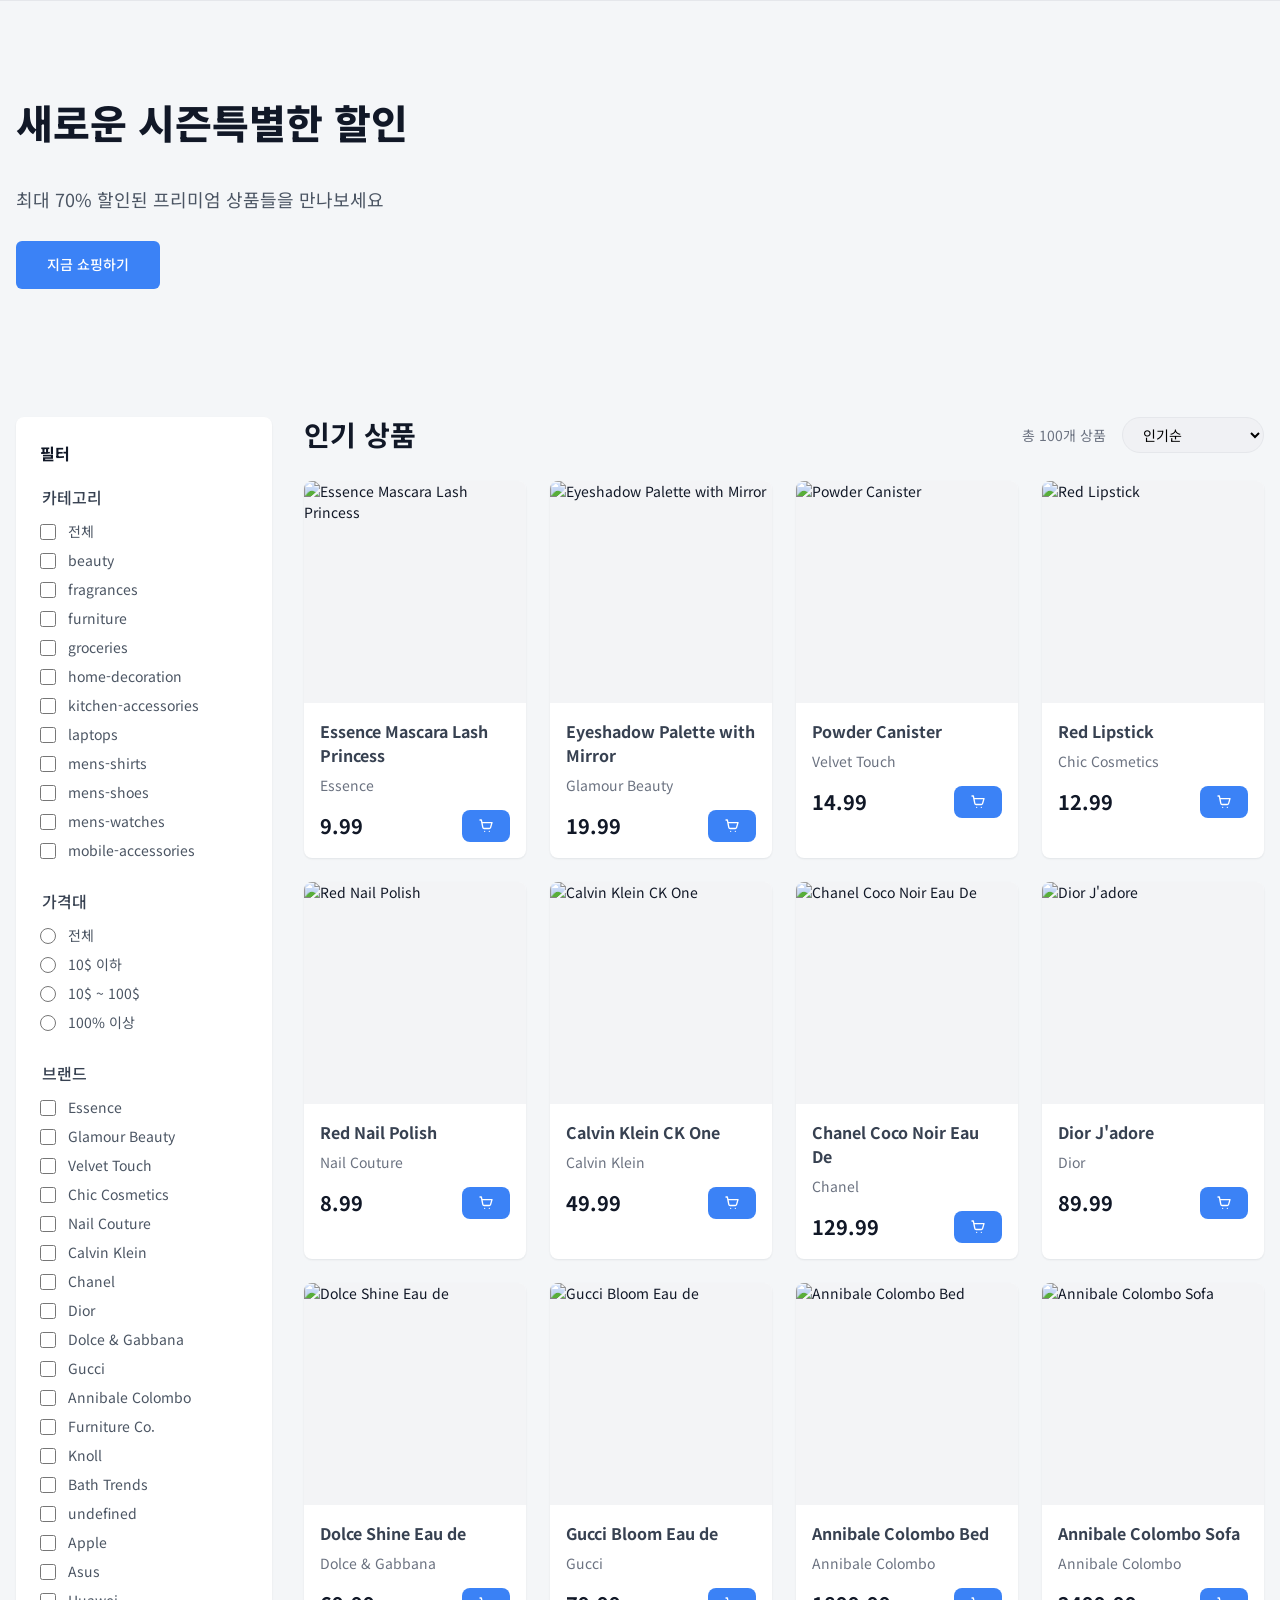
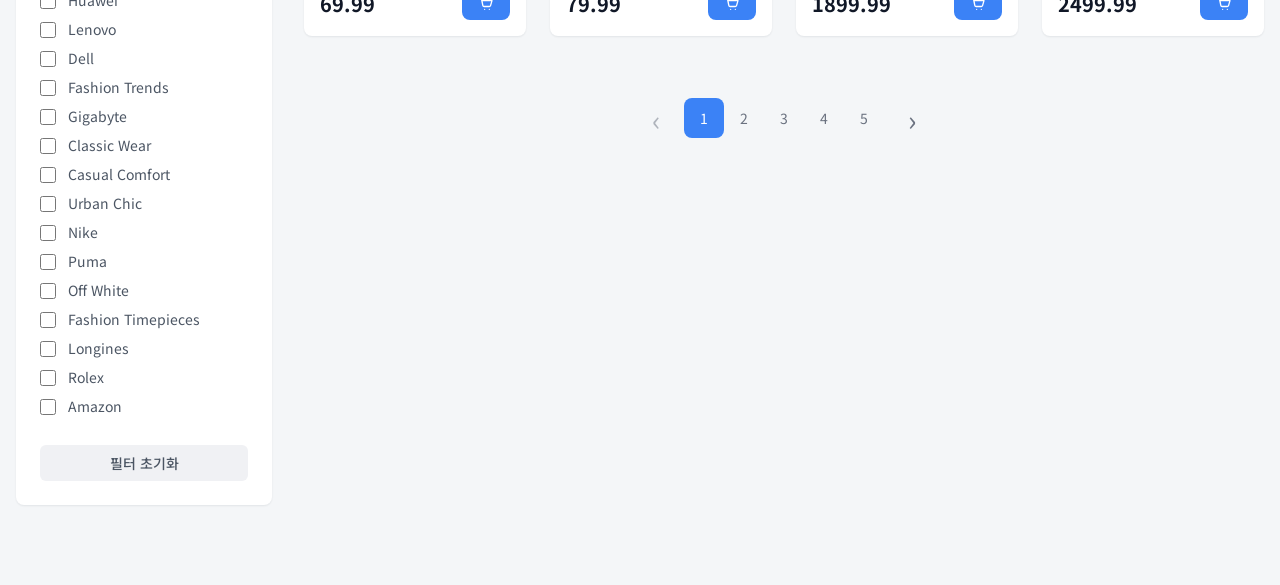
==== commit 9e38f1b7: "수정 내용 적기" ====
--- a/index.html
+++ b/index.html
@@ -3,7 +3,9 @@
   <head>
     <meta charset="UTF-8" />
     <meta name="viewport" content="width=device-width, initial-scale=1.0" />
+
     <title>ShopMall</title>
+
     <link rel="preconnect" href="https://fonts.googleapis.com" />
     <link rel="preconnect" href="https://fonts.gstatic.com" crossorigin />
     <link
@@ -13,38 +15,9 @@
     <link rel="stylesheet" href="./css/common.css" />
     <link rel="stylesheet" href="./css/index.css" />
   </head>
+
   <body>
-    <header class="site-header">
-      <div class="header-top container">
-        <a href="./index.html" class="logo" aria-label="ShopMall home">logo</a>
-        <form class="search-form" action="#" method="get">
-          <label for="search" class="sr-only">상품 검색</label>
-          <span class="search-icon" aria-hidden="true"></span>
-          <input id="search" type="search" placeholder="상품을 검색해보세요" />
-        </form>
-        <div class="user-actions">
-          <a href="#">로그인</a>
-          <a href="#">회원가입</a>
-          <a href="#" class="cart-button" aria-label="장바구니">
-            <span class="cart-icon" aria-hidden="true"></span>
-            <span class="cart-count">3</span>
-          </a>
-        </div>
-      </div>
-      <nav class="category-nav" aria-label="상품 카테고리">
-        <div class="container">
-          <ul>
-            <li><a href="#">전체상품</a></li>
-            <li><a href="#">패션의류</a></li>
-            <li><a href="#">디지털</a></li>
-            <li><a href="#">홈&amp;리빙</a></li>
-            <li><a href="#">뷰티</a></li>
-            <li><a href="#">스포츠</a></li>
-            <li><a href="#">도서</a></li>
-          </ul>
-        </div>
-      </nav>
-    </header>
+    <header class="site-header"></header>
 
     <main>
       <section class="hero">
@@ -113,16 +86,15 @@
       </section>
     </main>
 
-    <footer class="site-footer">
-      <div class="footer-inner container">
-        <p>© 2024 ShopMall. All rights reserved.</p>
-        <ul class="payment-list" aria-label="지원 결제 수단">
-          <li>visa</li>
-          <li>mc</li>
-          <li>p</li>
-        </ul>
-      </div>
-    </footer>
+    <footer class="site-footer"></footer>
+
+    <script type="module">
+      import { renderHeader } from "./js/modules/header.js";
+      import { renderFooter } from "./js/modules/footer.js";
+      renderHeader();
+      renderFooter();
+    </script>
+
     <script type="module" src="js/main.js"></script>
   </body>
 </html>
--- a/css/common.css
+++ b/css/common.css
@@ -0,0 +1,337 @@
+:root {
+  --font-base: "Noto Sans KR", system-ui, -apple-system, BlinkMacSystemFont, "Segoe UI", sans-serif;
+  --color-bg: #f4f6f8;
+  --color-surface: #ffffff;
+  --color-text: #111827;
+  --color-muted: #6b7280;
+  --color-border: #e5e7eb;
+  --color-form-border: #d9dee7;
+  --color-link: #374151;
+  --color-link-hover: #2563eb;
+  --color-primary: #3b82f6;
+  --color-primary-hover: #2563eb;
+  --color-primary-text: #ffffff;
+  --color-button-muted: #f0f1f4;
+  --color-footer: #111827;
+  --color-footer-text: #9ca3af;
+  --shadow-card: 0 1px 2px rgba(17, 24, 39, 0.08);
+  --radius-card: 8px;
+  --radius-control: 12px;
+  --container: 1248px;
+}
+
+* {
+  box-sizing: border-box;
+}
+
+body {
+  margin: 0;
+  background: var(--color-bg);
+  color: var(--color-text);
+  font-family: var(--font-base);
+  font-size: 14px;
+  line-height: 1.5;
+}
+
+img {
+  display: block;
+  max-width: 100%;
+}
+
+a {
+  color: var(--color-link);
+  text-decoration: none;
+}
+
+a:hover {
+  color: var(--color-link-hover);
+}
+
+button,
+input,
+select {
+  font: inherit;
+}
+
+button {
+  cursor: pointer;
+}
+
+.container {
+  width: min(100% - 32px, var(--container));
+  margin-inline: auto;
+}
+
+.sr-only {
+  position: absolute;
+  width: 1px;
+  height: 1px;
+  padding: 0;
+  overflow: hidden;
+  clip: rect(0, 0, 0, 0);
+  white-space: nowrap;
+  border: 0;
+}
+
+.btn {
+  display: inline-flex;
+  align-items: center;
+  justify-content: center;
+  min-height: 36px;
+  padding: 0 20px;
+  border: 0;
+  border-radius: 6px;
+  font-weight: 500;
+  text-align: center;
+}
+
+.btn-primary {
+  min-height: 48px;
+  padding-inline: 31px;
+  background: var(--color-primary);
+  color: var(--color-primary-text);
+}
+
+.btn-primary:hover {
+  background: var(--color-primary-hover);
+  color: var(--color-primary-text);
+}
+
+.btn-muted {
+  width: 100%;
+  background: var(--color-button-muted);
+  color: #4b5563;
+}
+
+.site-header {
+  background: var(--color-surface);
+  border-bottom: 1px solid var(--color-border);
+}
+
+.header-top {
+  display: flex;
+  align-items: center;
+  gap: 32px;
+  min-height: 65px;
+}
+
+.logo {
+  color: var(--color-primary);
+  font-size: 28px;
+  font-weight: 800;
+  font-style: italic;
+  line-height: 1;
+}
+
+.search-form {
+  position: relative;
+  width: 236px;
+}
+
+.search-form input {
+  width: 100%;
+  height: 38px;
+  padding: 0 14px 0 40px;
+  border: 1px solid var(--color-form-border);
+  border-radius: 19px;
+  color: var(--color-text);
+  outline: none;
+}
+
+.search-form input::placeholder {
+  color: #9ca3af;
+}
+
+.search-form input:focus {
+  border-color: var(--color-primary);
+  box-shadow: 0 0 0 3px rgba(59, 130, 246, 0.16);
+}
+
+.search-icon,
+.cart-icon,
+.cart-add::before {
+  display: inline-block;
+  width: 16px;
+  height: 16px;
+  background: currentColor;
+  content: "";
+  mask: var(--icon) center / contain no-repeat;
+  -webkit-mask: var(--icon) center / contain no-repeat;
+}
+
+.search-icon {
+  --icon: url("data:image/svg+xml,%3Csvg xmlns='http://www.w3.org/2000/svg' fill='none' viewBox='0 0 24 24' stroke='%23000'%3E%3Cpath stroke-linecap='round' stroke-linejoin='round' stroke-width='2' d='m21 21-4.3-4.3m1.3-5.2a6.5 6.5 0 1 1-13 0 6.5 6.5 0 0 1 13 0Z'/%3E%3C/svg%3E");
+  position: absolute;
+  left: 14px;
+  top: 50%;
+  color: #9ca3af;
+  transform: translateY(-50%);
+}
+
+.cart-icon,
+.cart-add::before {
+  --icon: url("data:image/svg+xml,%3Csvg xmlns='http://www.w3.org/2000/svg' fill='none' viewBox='0 0 24 24' stroke='%23000'%3E%3Cpath stroke-linecap='round' stroke-linejoin='round' stroke-width='2' d='M3 3h2l2.2 11.2a2 2 0 0 0 2 1.6h7.7a2 2 0 0 0 1.9-1.4L21 7H6M10 20h.01M17 20h.01'/%3E%3C/svg%3E");
+}
+
+.user-actions {
+  display: flex;
+  align-items: center;
+  gap: 24px;
+  margin-left: auto;
+}
+
+.cart-button {
+  position: relative;
+  display: inline-flex;
+  width: 40px;
+  height: 40px;
+  align-items: center;
+  justify-content: center;
+  color: #374151;
+}
+
+.cart-count {
+  position: absolute;
+  top: -4px;
+  right: 0;
+  display: grid;
+  width: 20px;
+  height: 20px;
+  place-items: center;
+  border-radius: 50%;
+  background: var(--color-primary);
+  color: var(--color-primary-text);
+  font-size: 12px;
+  font-weight: 700;
+}
+
+.category-nav {
+  border-top: 1px solid var(--color-border);
+}
+
+.category-nav ul {
+  display: flex;
+  gap: 32px;
+  min-height: 56px;
+  align-items: center;
+  margin: 0;
+  padding: 0;
+  list-style: none;
+  font-size: 16px;
+}
+
+fieldset {
+  display: grid;
+  gap: 8px;
+  margin: 0 0 28px;
+  padding: 0;
+  border: 0;
+}
+
+legend {
+  margin-bottom: 12px;
+  color: #374151;
+  font-size: 16px;
+  font-weight: 500;
+}
+
+label {
+  display: flex;
+  align-items: center;
+  gap: 12px;
+  color: #4b5563;
+}
+
+input[type="checkbox"],
+input[type="radio"] {
+  width: 16px;
+  height: 16px;
+  margin: 0;
+  accent-color: var(--color-primary);
+}
+
+select {
+  min-width: 96px;
+  height: 36px;
+  padding: 0 36px 0 16px;
+  border: 1px solid var(--color-border);
+  border-radius: 18px;
+  background: var(--color-button-muted);
+}
+
+.site-footer {
+  background: var(--color-footer);
+}
+
+.footer-inner {
+  display: flex;
+  min-height: 94px;
+  align-items: center;
+  justify-content: space-between;
+  border-top: 1px solid rgba(255, 255, 255, 0.08);
+  color: var(--color-footer-text);
+}
+
+.footer-inner p {
+  margin: 0;
+}
+
+.payment-list {
+  display: flex;
+  gap: 16px;
+  margin: 0;
+  padding: 0;
+  list-style: none;
+  color: var(--color-footer-text);
+  font-size: 11px;
+  font-weight: 700;
+  text-transform: uppercase;
+}
+
+.common-preview {
+  min-height: 420px;
+  padding: 80px 0;
+}
+
+.common-preview h1 {
+  margin: 0 0 12px;
+}
+
+.common-preview p {
+  margin: 0 0 24px;
+  color: var(--color-muted);
+}
+
+@media (max-width: 768px) {
+  .header-top {
+    flex-wrap: wrap;
+    gap: 16px;
+    padding: 16px 0;
+  }
+
+  .search-form {
+    order: 3;
+    width: 100%;
+  }
+
+  .category-nav ul {
+    gap: 20px;
+    overflow-x: auto;
+    white-space: nowrap;
+  }
+
+}
+
+@media (max-width: 520px) {
+  .user-actions {
+    gap: 14px;
+    font-size: 13px;
+  }
+
+  .footer-inner {
+    align-items: flex-start;
+    flex-direction: column;
+    justify-content: center;
+    gap: 14px;
+  }
+}
